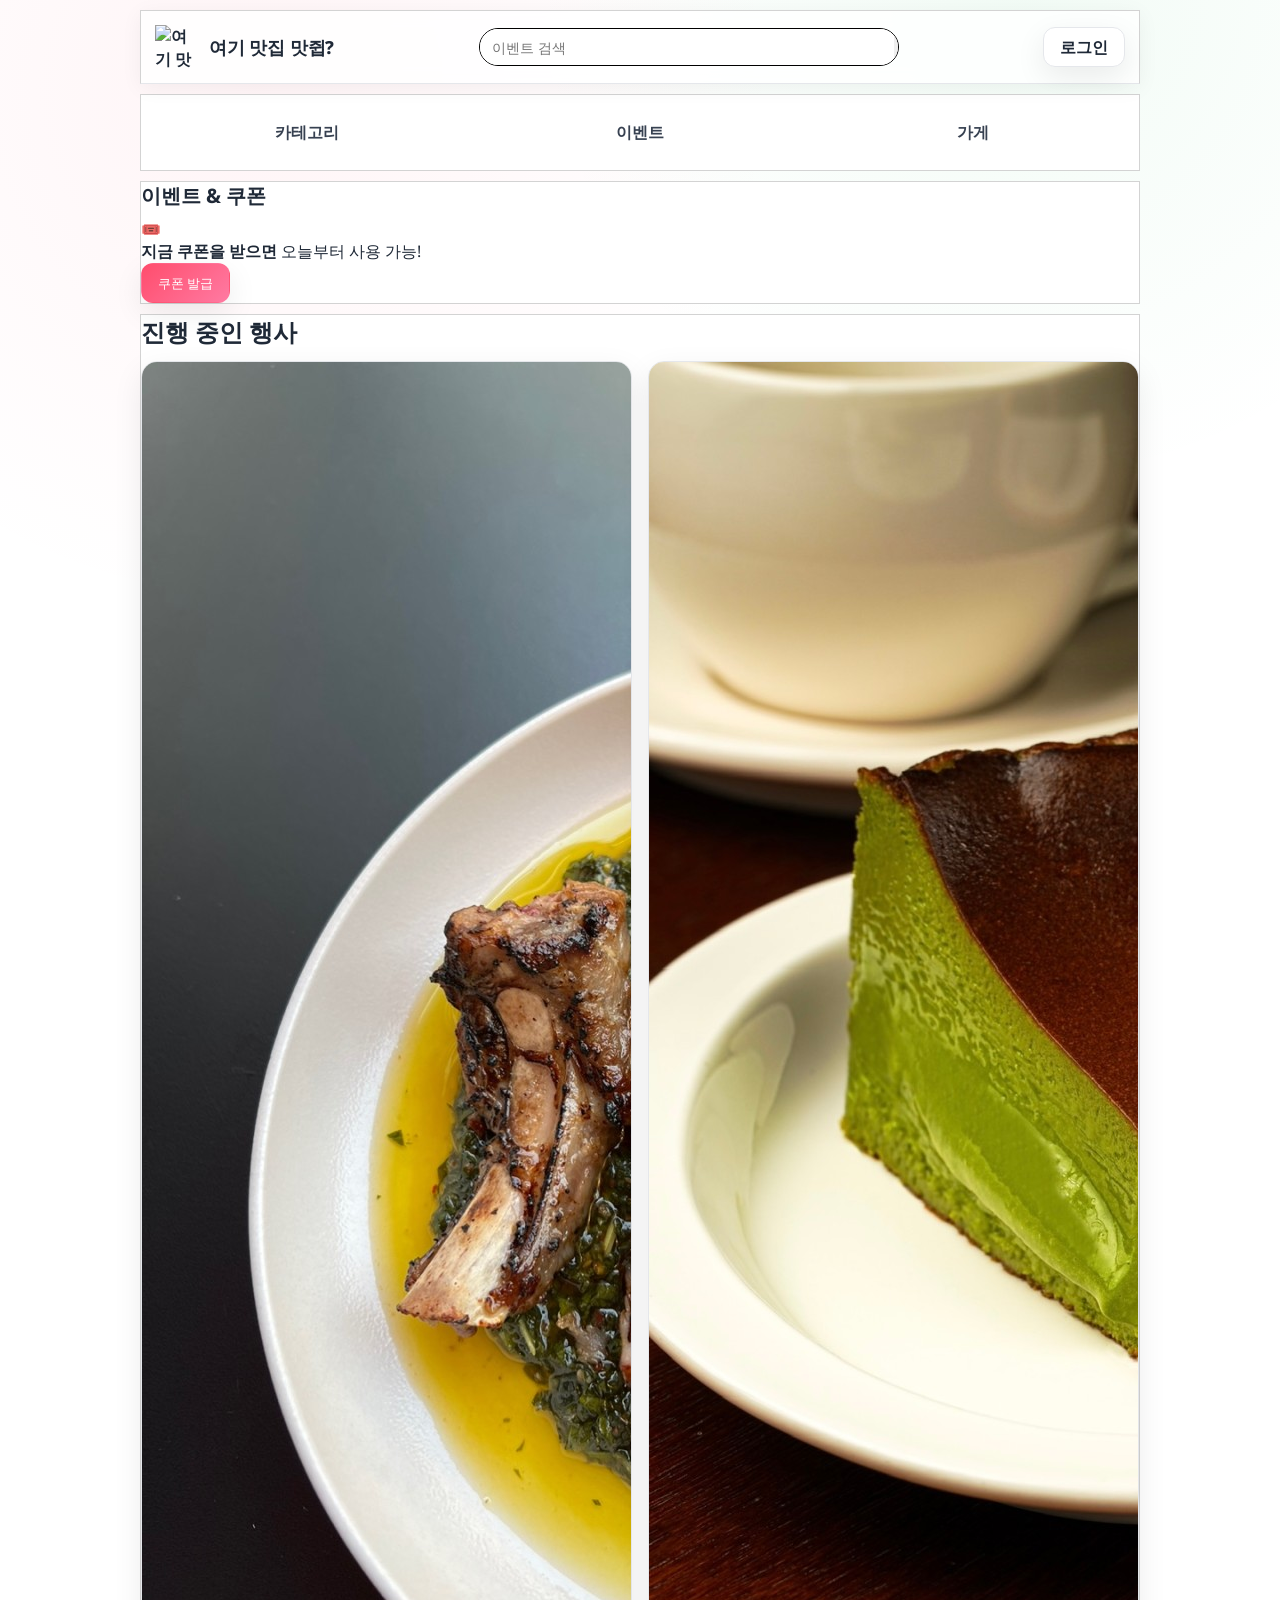
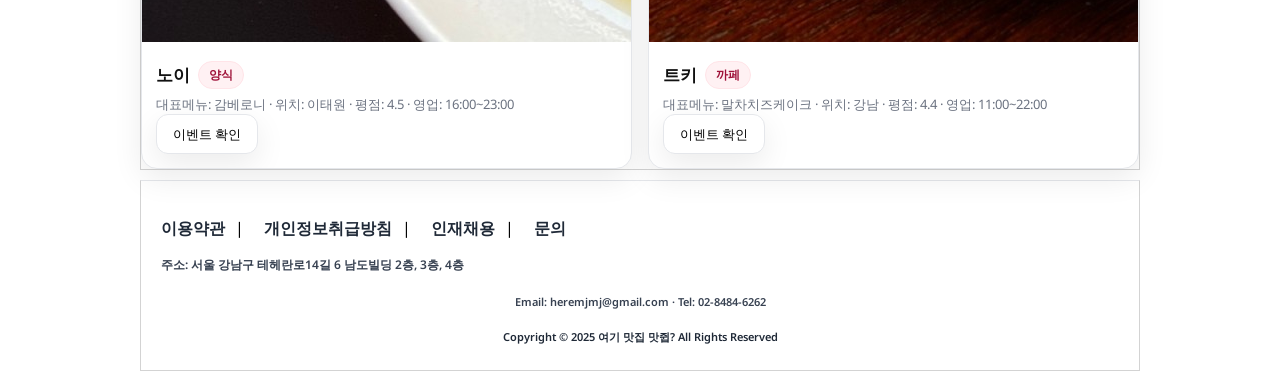
==== events.html @ 89c2244a "no message" ====
<!DOCTYPE html>
<html lang="ko">
<head>
  <meta charset="UTF-8" />
  <meta name="viewport" content="width=device-width, initial-scale=1.0"/>
  <title>여기 맛집 맛쥡? | 이벤트</title>

  <link rel="preconnect" href="https://fonts.googleapis.com"/>
  <link rel="preconnect" href="https://fonts.gstatic.com" crossorigin/>
  <link href="https://fonts.googleapis.com/css2?family=Noto+Sans:wght@300;400;600;800&display=swap" rel="stylesheet"/>
  <link rel="stylesheet" href="./styles/index.css"/>
</head>
<body>
<div id="wrapper">
  <header id="header" class="gb-1" role="banner">
    <a href="index.html" class="brand" aria-label="여기 맛집 맛쥡? 홈">
      <img src="./images/logo.PNG" alt="여기 맛집 맛쥡? 로고" width="44" height="44">
      <span class="brand-text">여기 맛집 맛쥡?</span>
    </a>
    <form class="search" role="search" action="#" method="get">
      <label for="q2" class="sr-only">검색어</label>
      <input id="q2" name="q" type="search" placeholder="이벤트 검색">
      <input type="button" aria-label="검색 버튼">
    </form>
    <div class="header-actions">
      <a class="btn btn-ghost" href="#" role="button">로그인</a>
    </div>
  </header>

  <nav id="nav" class="gb-1" aria-label="주요 메뉴">
    <ul>
      <li>
        <a href="index.html">카테고리</a>
        <ul>
          <li><a href="stores.html#korean">한식</a></li>
          <li><a href="stores.html#japanese">일식/돈까스</a></li>
          <li><a href="stores.html#western">양식</a></li>
          <li><a href="stores.html#chinese">중식</a></li>
          <li><a href="stores.html#cafe">까페</a></li>
          <li><a href="stores.html#pub">술집</a></li>
        </ul>
      </li>
      <li><a href="events.html" aria-current="page">이벤트</a></li>
      <li><a href="stores.html">가게</a></li>
    </ul>
  </nav>

  <main id="main" role="main">
    <section class="gb-1" aria-labelledby="coupon-title">
      <h1 id="coupon-title" class="h-title">이벤트 & 쿠폰</h1>
      <div class="coupon-banner" role="region" aria-label="쿠폰 배너">
        <div class="coupon-badge">🎟️</div>
        <div class="coupon-text"><strong>지금 쿠폰을 받으면</strong> 오늘부터 사용 가능!</div>
        <button type="button" class="btn btn-primary" aria-label="쿠폰 발급">쿠폰 발급</button>
      </div>
    </section>

    <section class="gb-1" aria-labelledby="ev-title">
      <h2 id="ev-title">진행 중인 행사</h2>
      <ul class="card-grid">
        <li class="card bright-card">
          <img src="./images/sample-3.jpg" alt="노이 이벤트 대표 이미지">
          <article>
            <h3>노이 <span class="badge">양식</span></h3>
            <p class="meta">대표메뉴: 감베로니 · 위치: 이태원 · 평점: 4.5 · 영업: 16:00~23:00</p>
            <button type="button" class="btn" aria-label="노이 이벤트 확인">이벤트 확인</button>
          </article>
        </li>
        <li class="card bright-card">
          <img src="./images/sample-5.jpg" alt="트키 이벤트 대표 이미지">
          <article>
            <h3>트키 <span class="badge">까페</span></h3>
            <p class="meta">대표메뉴: 말차치즈케이크 · 위치: 강남 · 평점: 4.4 · 영업: 11:00~22:00</p>
            <button type="button" class="btn" aria-label="트키 이벤트 확인">이벤트 확인</button>
          </article>
        </li>
      </ul>
    </section>
  </main>

  <footer id="footer" class="gb-1" role="contentinfo">
    <div id="footer-1">
      <ul>
        <li><span><a href="#" role="button">이용약관</a></span></li>
        <li><span><a href="#" role="button">개인정보취급방침</a></span></li>
        <li><span><a href="#" role="button">인재채용</a></span></li>
        <li><a href="#contact" role="button">문의</a></li>
      </ul>
    </div>
    <div id="footer-2">
      <address>
        <p>주소: 서울 강남구 테헤란로14길 6 남도빌딩 2층, 3층, 4층</p>
        <p>Email: <a href="mailto:heremjmj@gmail.com">heremjmj@gmail.com</a> · Tel: <a href="tel:0284846262">02-8484-6262</a></p>
      </address>
      <p>Copyright © 2025 여기 맛집 맛쥡? All Rights Reserved</p>
    </div>
  </footer>
</div>
</body>
</html>
---- styles/index.css ----
*{
  padding:0;
  margin:0;
  box-sizing:border-box;
  font-family:"Noto Sans", system-ui, -apple-system, "Segoe UI", Roboto, Arial, sans-serif;
}

input{
  outline:none;
}

ol,ul,li{
  list-style:none;
}

a{
  text-decoration:none;
  color:inherit;
}

.sr-only{
  position:absolute;
  width:1px;
  height:1px;
  padding:0;
  margin:-1px;
  overflow:hidden;
  clip:rect(0,0,0,0);
  border:0;
}

:root{
  --bg:#ffffff;
  --fg:#1f2937;
  --muted:#6b7280;
  --primary:#ff4d6d;
  --accent:#22c55e;
  --accent2:#f59e0b;
  --border:#e5e7eb;
  --card:#ffffff;
  --shadow:0 10px 30px rgba(0,0,0,.08);
  --radius:16px;
  --transition:.25s ease;
}

html,body{
  background:var(--bg);
  color:var(--fg);
}

body{
  background-image:
    radial-gradient(circle at 20% 10%, rgba(255,77,109,.06), transparent 40%),
    radial-gradient(circle at 80% 0%, rgba(34,197,94,.06), transparent 36%),
    radial-gradient(circle at 50% 100%, rgba(245,158,11,.08), transparent 40%);
  background-attachment:fixed;
}

.gb-1{
  border:1px solid lightgray;
  margin-bottom:10px;
  background:#fff;
}

#wrapper{
  width:100%;
  max-width:1000px;
  margin:0 auto;
  padding:10px 0;
}

#main{
  width:100%;
}

#header{
  position:sticky;
  top:0;
  z-index:1000;
  width:100%;
  display:flex;
  align-items:center;
  justify-content:space-between;
  padding:14px;
  gap:12px;
  background:rgba(255,255,255,.85);
  backdrop-filter:saturate(180%) blur(10px);
  border-bottom:1px solid var(--border);
  box-shadow:0 4px 20px rgba(0,0,0,.05);
}

.brand{
  display:flex;
  align-items:center;
  gap:10px;
  font-weight:800;
  letter-spacing:-.2px;
}

.brand-text{
  font-size:18px;
}

.header-actions{
  display:flex;
  align-items:center;
}

.header-login{
  display:flex;
  align-items:center;
  gap:8px;
}

.header-login input{
  height:34px;
  padding:0 10px;
  border:1px solid var(--border);
  border-radius:8px;
  font-size:14px;
  min-width:120px;
}

.btn-ghost{
  background:#fff;
  border:1px solid var(--border);
  border-radius:8px;
  padding:8px 12px;
  font-weight:700;
  cursor:pointer;
}

.btn-ghost:hover{
  background:#f9fafb;
}

.search{
  width:50%;
  height:38px;
  display:flex;
  max-width:420px;
  border:1px solid #000;
  border-radius:999px;
  overflow:hidden;
  transition:border-color var(--transition), box-shadow var(--transition);
  background:#fff;
}

.search:focus-within{
  border-color:var(--primary);
  box-shadow:0 0 0 3px rgba(255,77,109,.15);
}

.search input[type="search"]{
  flex:1;
  border:none;
  padding:0 12px;
  font-size:14px;
}

.search .search-btn{
  min-width:82px;
  padding:0 14px;
  border:none;
  background:#111;
  color:#fff;
  font-weight:800;
  cursor:pointer;
  transition:filter var(--transition), transform var(--transition);
}

.search .search-btn:hover{
  filter:brightness(1.05);
  transform:translateY(-1px);
}

#nav{
  width:100%;
  padding:16px 0;
}

#nav li a{
  color:#374151;
  font-weight:700;
}

#nav > ul{
  display:flex;
  width:100%;
  text-align:center;
}

#nav > ul > li{
  flex:1;
  position:relative;
}

#nav > ul > li > a{
  display:inline-block;
  padding:10px 14px;
  border-radius:12px;
  transition:background var(--transition), color var(--transition), transform var(--transition);
}

#nav > ul > li > a:hover,
#nav > ul > li > a:focus{
  background:#f3f4f6;
  color:#111;
  outline:none;
}

#nav > ul > li ul{
  display:none;
  position:absolute;
  top:36px;
  left:10px;
  width:calc(100% - 20px);
  background:#fff;
  padding:10px 0;
  border:1px solid var(--border);
  border-radius:10px;
  box-shadow:var(--shadow);
  z-index:10;
}

#nav > ul li a:hover+ul,
#nav > ul li ul:hover{
  display:block;
}

#nav > ul li ul a{
  display:block;
  padding:10px 12px;
  font-weight:700;
  text-align:left;
  border-radius:10px;
}

#nav > ul li ul a:hover{
  background:#f3f4f6;
}

#section-1{
  height:220px;
  display:flex;
  align-items:center;
  justify-content:center;
  background:linear-gradient(135deg, rgba(255,77,109,.10), rgba(245,158,11,.10));
  border-radius:var(--radius);
  overflow:hidden;
  position:relative;
}

#section-1 > img{
  width:100%;
  height:100%;
  object-fit:cover;
  filter:saturate(1.05) contrast(1.02);
  opacity:.9;
}

.hero{
  position:relative;
}

.hero-text{
  position:absolute;
  inset:auto 0 16% 0;
  display:flex;
  flex-direction:column;
  gap:10px;
  padding:0 24px;
  text-align:center;
}

.hero-text h1{
  font-size:28px;
  letter-spacing:-.2px;
}

.h-title{
  font-size:20px;
  margin-bottom:8px;
}

#section-2{
  padding:20px;
  border-radius:var(--radius);
  background:var(--card);
  box-shadow:var(--shadow);
}

.chips{
  display:flex;
  flex-wrap:wrap;
  gap:8px;
  margin:8px 0 2px;
}

.chip{
  display:inline-block;
  padding:8px 12px;
  border-radius:999px;
  background:#fff;
  border:1px solid var(--border);
  box-shadow:var(--shadow);
  font-weight:700;
  transition:transform var(--transition);
}

.chip:hover{
  transform:translateY(-2px);
}

.card-grid{
  display:grid;
  grid-template-columns:repeat(2, 1fr);
  gap:16px;
  margin-top:12px;
}

.card{
  background:#fff;
  border:1px solid var(--border);
  border-radius:var(--radius);
  overflow:hidden;
  box-shadow:var(--shadow);
  transition:transform var(--transition), box-shadow var(--transition);
  position:relative;
}

.card::after{
  content:"";
  position:absolute;
  inset:0;
  background:linear-gradient(to bottom right, rgba(255,77,109,.06), rgba(245,158,11,.05));
  opacity:0;
  transition:opacity var(--transition);
}

.card:hover{
  transform:translateY(-3px) scale(1.01);
  box-shadow:0 14px 34px rgba(0,0,0,.10);
}

.card:hover::after{
  opacity:1;
}

.card article{
  padding:14px;
}

.card h2,
.card h3{
  font-size:17px;
  margin-bottom:6px;
  display:flex;
  align-items:center;
  gap:8px;
  color:#111;
}

.badge{
  display:inline-block;
  font-size:12px;
  padding:4px 10px;
  border-radius:999px;
  background:#fff1f3;
  color:#9f1239;
  font-weight:800;
  border:1px solid #ffe4e8;
}

.meta{
  color:var(--muted);
  font-size:13px;
}

.card .thumb{
  width:100%;
  aspect-ratio:1/1;
  overflow:hidden;
  background:#f8fafc;
}

.card .thumb img{
  width:100%;
  height:100%;
  object-fit:cover;
  display:block;
}

.btn{
  display:inline-flex;
  align-items:center;
  justify-content:center;
  height:40px;
  padding:0 16px;
  border:1px solid var(--border);
  background:#fff;
  border-radius:12px;
  cursor:pointer;
  box-shadow:var(--shadow);
  transition:transform var(--transition), background var(--transition), border-color var(--transition), box-shadow var(--transition);
}

.btn:hover,
.btn:focus{
  transform:translateY(-2px);
  background:#fff;
  outline:none;
  border-color:#e2e8f0;
  box-shadow:0 12px 28px rgba(0,0,0,.10);
}

.btn-primary{
  background:linear-gradient(135deg, var(--primary), #ff7aa2);
  color:#fff;
  border-color:transparent;
}

.btn-primary:hover,
.btn-primary:focus{
  filter:brightness(.98);
}

#footer{
  width:100%;
  padding:20px;
  background:linear-gradient(180deg, rgba(255,255,255,.6), rgba(255,255,255,.95));
  border-top:1px solid var(--border);
}

#footer > div{
  width:100%;
}

#footer-1{
  height:55px;
  width:100%;
}

#footer-1 ul{
  height:100%;
  width:100%;
  display:flex;
  justify-content:flex-start;
  align-items:center;
  gap:10px;
}

#footer-1 ul a{
  font-size:16px;
  font-weight:800;
}

#footer-1 ul span:after{
  content:"|";
  color:black;
  margin:0 10px;
}

#footer-2 p{
  width:100%;
  font-size:12px;
  font-weight:600;
}

#footer-2 p:nth-child(2){
  font-size:11px;
  text-align:center;
  margin:20px 0px 5px;
}

address{
  font-style:normal;
  color:#374151;
}

@media (max-width: 1024px){
  .search{
    width:40%;
  }
  .header-login input{
    min-width:110px;
  }
}

@media (max-width: 900px){
  #header{
    flex-wrap:wrap;
    gap:8px;
  }
  .brand{
    order:1;
  }
  .search{
    order:3;
    width:100%;
    max-width:none;
  }
  .header-actions{
    order:2;
    width:100%;
  }
  .header-login{
    width:100%;
    justify-content:flex-end;
  }
  .header-login input{
    flex:1;
    min-width:0;
  }
  .card-grid{
    grid-template-columns:1fr;
  }
}
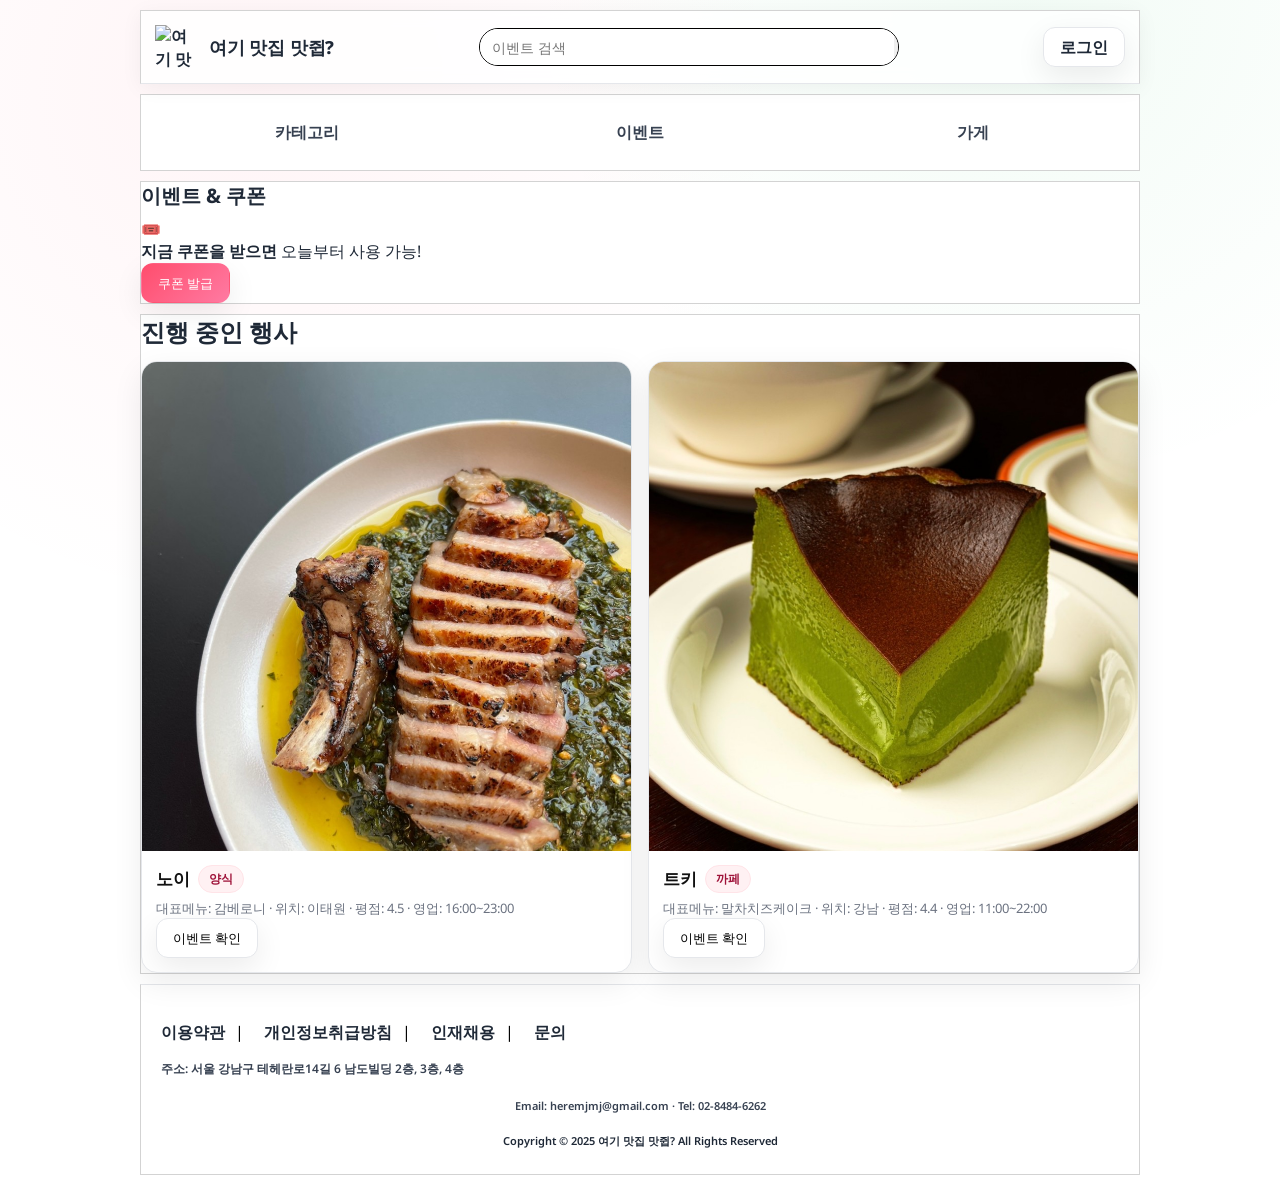
==== commit ced81b09: "no message" ====
--- a/events.html
+++ b/events.html
@@ -59,7 +59,9 @@
       <h2 id="ev-title">진행 중인 행사</h2>
       <ul class="card-grid">
         <li class="card bright-card">
-          <img src="./images/sample-3.jpg" alt="노이 이벤트 대표 이미지">
+          <div class="thumb">
+            <img src="./images/sample-3.jpg" alt="노이 이벤트 대표 이미지">
+          </div>
           <article>
             <h3>노이 <span class="badge">양식</span></h3>
             <p class="meta">대표메뉴: 감베로니 · 위치: 이태원 · 평점: 4.5 · 영업: 16:00~23:00</p>
@@ -67,7 +69,9 @@
           </article>
         </li>
         <li class="card bright-card">
-          <img src="./images/sample-5.jpg" alt="트키 이벤트 대표 이미지">
+          <div class="thumb">
+            <img src="./images/sample-5.jpg" alt="트키 이벤트 대표 이미지">
+          </div>
           <article>
             <h3>트키 <span class="badge">까페</span></h3>
             <p class="meta">대표메뉴: 말차치즈케이크 · 위치: 강남 · 평점: 4.4 · 영업: 11:00~22:00</p>
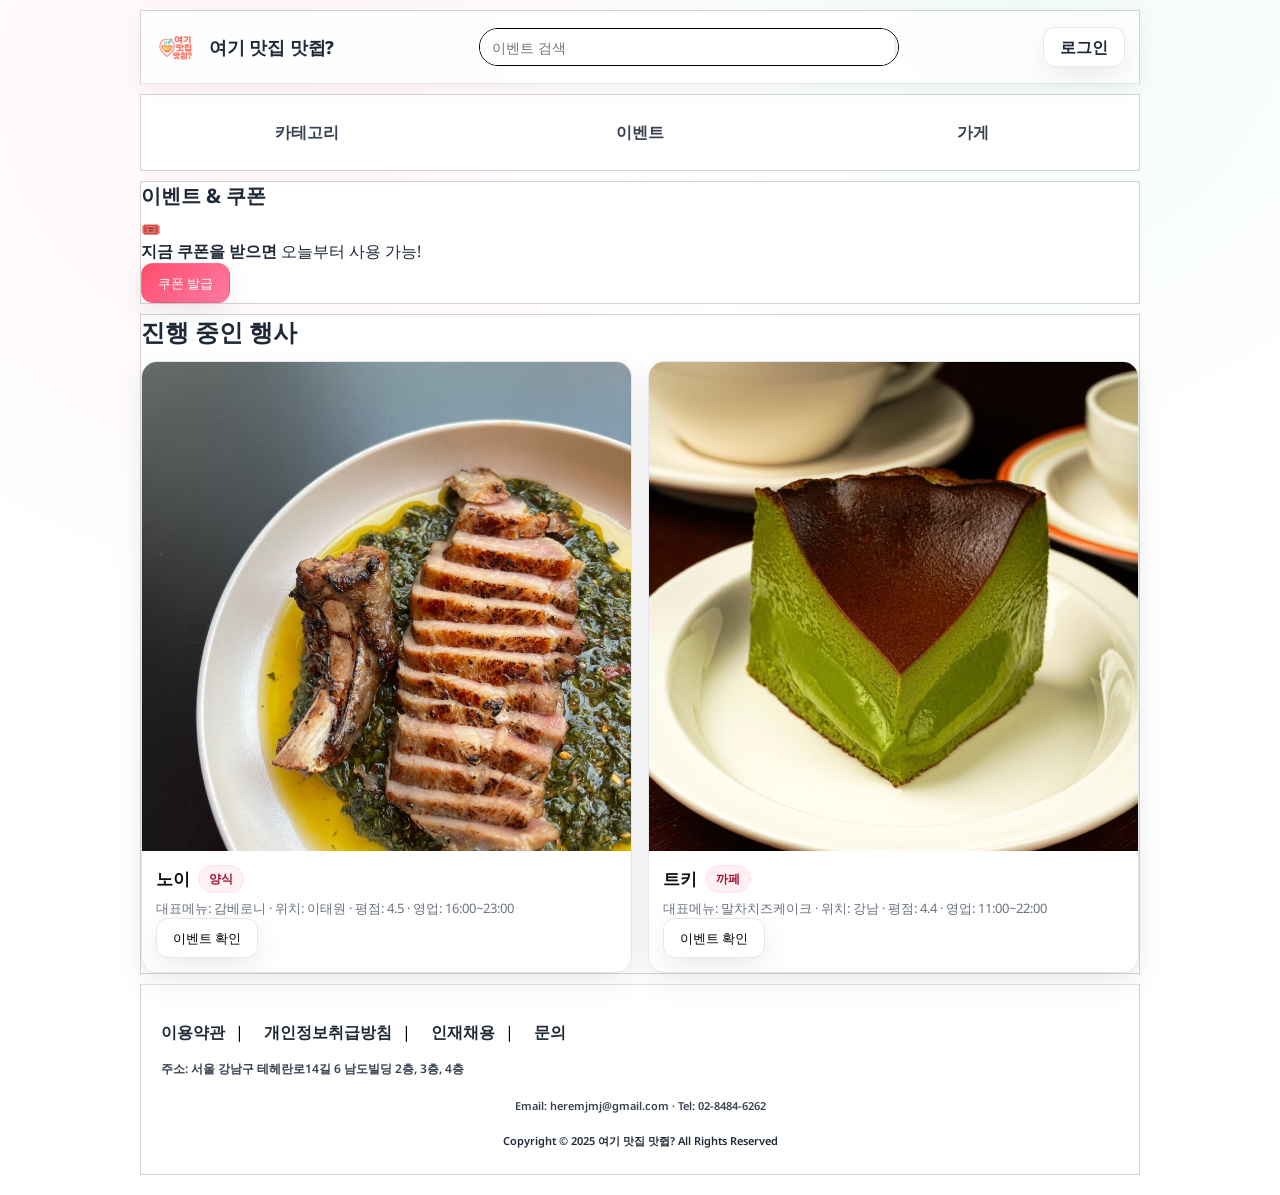
==== commit 67d07ec9: "no message" ====
--- a/events.html
+++ b/events.html
@@ -14,7 +14,7 @@
 <div id="wrapper">
   <header id="header" class="gb-1" role="banner">
     <a href="index.html" class="brand" aria-label="여기 맛집 맛쥡? 홈">
-      <img src="./images/logo.PNG" alt="여기 맛집 맛쥡? 로고" width="44" height="44">
+      <img src="./images/logo.jpg" alt="여기 맛집 맛쥡? 로고" width="44" height="44">
       <span class="brand-text">여기 맛집 맛쥡?</span>
     </a>
     <form class="search" role="search" action="#" method="get">
